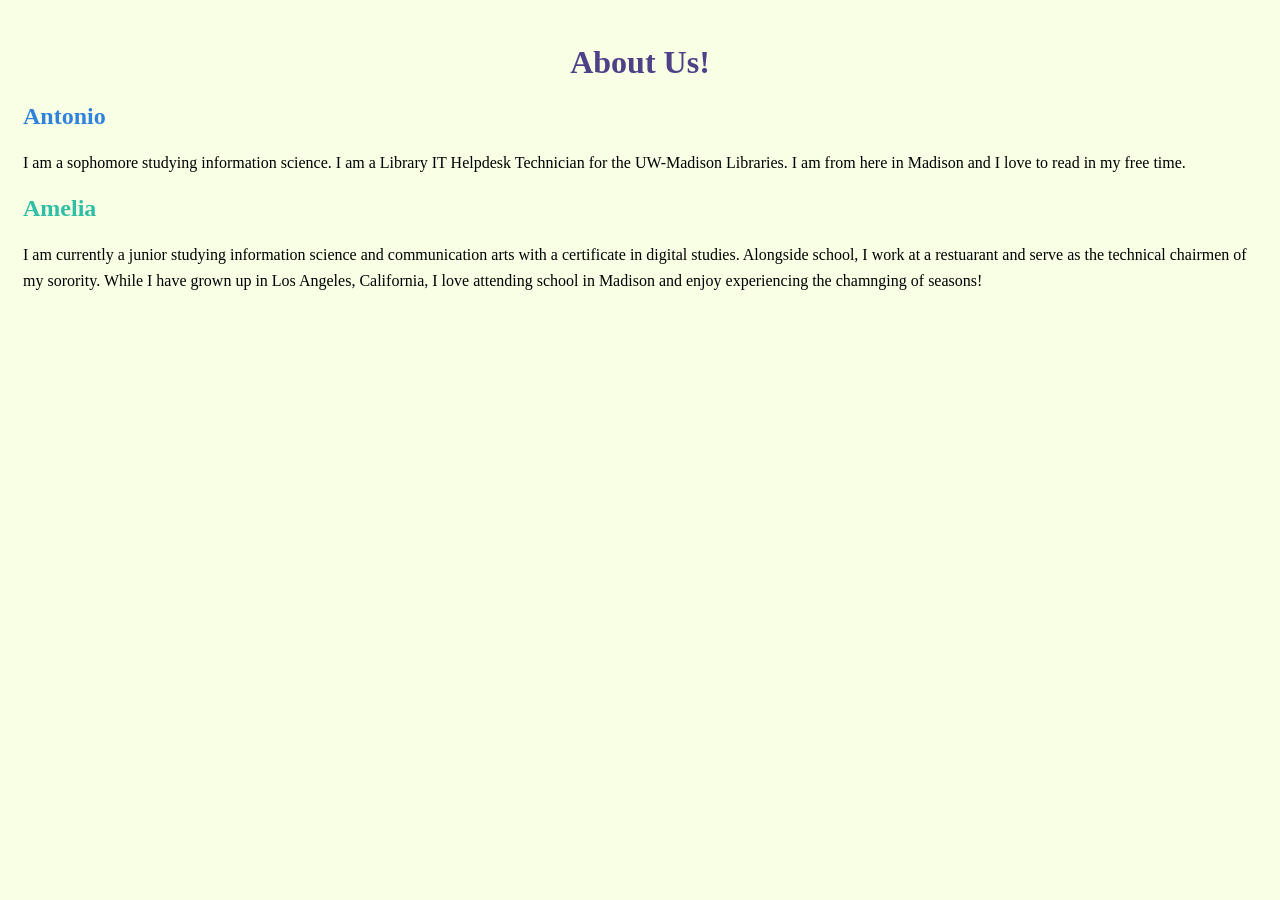
==== aboutus.html @ 6d086927 "Update aboutus.html" ====
<!DOCTYPE html>
<html lang="en">
<head>
    <meta charset="UTF-8">
    <title>About Us</title>
    <link rel="stylesheet" href="styles.css">
</head>

<!-- The About US page to tell the viewers more about ourselves and our backgrounds AR -->
<body class="about-us">
    <main>
        <!-- About US header AR -->
        <h1>
            About Us!
        </h1>
        <!-- Antonio's 'about us' section AR -->
        <h2 class="Antonio-head"> <!-- Makes Antonio's header the selected color AC-->
            Antonio
        </h2>  
        <!-- paragraph explaining his background AR -->
            <p>
            I am a sophomore studying information science. I am a Library IT Helpdesk Technician for the UW-Madison Libraries. I am from here in Madison and I love to read in my free time. 
            </p>
        <!-- Amelia's 'about us' section AR -->
        <h2 class="Amelia-head"> <!-- Makes Amelia's header the selected color AC-->
            Amelia
        </h2>
        <!-- paragraph explaining her background AR -->
            <p>
            I am currently a junior studying information science and communication arts with a certificate in digital studies. Alongside school, I work at a restuarant and serve as the technical chairmen of my sorority. While I have grown up in Los Angeles, California, I love attending school in Madison and enjoy experiencing the chamnging of seasons!  
            </p>
    </main>
</body>
---- styles.css ----
/*
  Color Pallette AC
  Light Yellow/background: #F8FFE5
  Dusty Grape: #4E4187
  Brilliant Azure: #3083DC
  Light Green: #7DDE92
  Ocean Mist: #2EBFA5
*/

body {
  background-color: #F8FFE5; /* Makes the background of the pages a light yellow AC*/
}

h1 {
  color: #4E4187; /* Makes h1 have Dusty Grape color AC*/
  text-align: center; /* Centers h1*/
}

h1, h2, h3 {
  font-family: Georgia, serif;
}

p {
  line-height: 1.6; /* Makes line spacing bigger so it's easier to read AC*/
}

.Antonio-head {
  color: #3083DC; /* Makes headers with this class the Brilliant Azure color AC*/
}

.Amelia-head {
  color: #2EBFA5; /* Makes headers with this class the Ocean Mist color AC*/
}

.site-nav {
  padding: 15px; /* Adds space inside the navigation bar so it gives the links room AC*/
}

.site-nav ul {
  display: flex; /* Makes links horizontal AC*/
  gap: 30px; /* Puts a gap between the links AC*/
  list-style: none; /* Gets rid of the bullets AC*/
  justify-content: center; /* Center aligns the links AC*/
}

main {
  padding: 15px; /* Adds some space inside the element AC*/
}

.index {
  text-align: center; /* Aligns text on index page to center AC*/
}

.welcome {
  padding: 50px;
}

.site-nav {
  backgroundcolor: #3083DC;
  padding: 20px;
}

.hero {
  background color: 2EBFA5;
  text-align: center;
  padding: 50px;
}
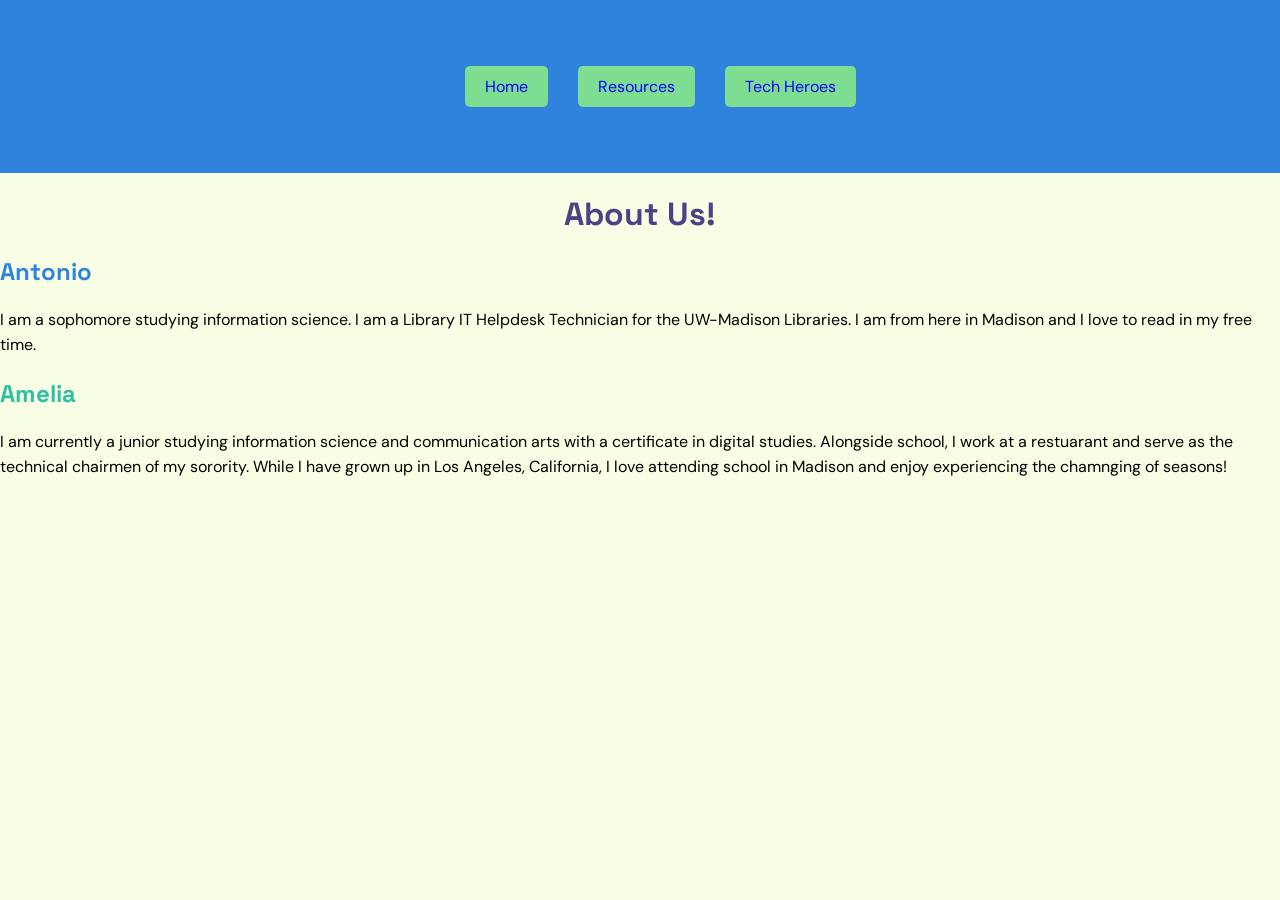
==== commit ae9f8cb5: "Update aboutus.html" ====
--- a/aboutus.html
+++ b/aboutus.html
@@ -8,6 +8,15 @@
 
 <!-- The About US page to tell the viewers more about ourselves and our backgrounds AR -->
 <body class="about-us">
+
+        <nav aria-label="Main navigation" class="site-nav">
+        <ul>
+            <li><a class="nav-button" href="index.html">Home</a></li>
+            <li><a class="nav-button" href="resources.html">Resources</a></li>
+            <li><a class="nav-button" href="techheroes.html">Tech Heroes</a></li>
+        </ul>
+    </nav>
+
     <main>
         <!-- About US header AR -->
         <h1>
--- a/styles.css
+++ b/styles.css
@@ -7,17 +7,23 @@
   Ocean Mist: #2EBFA5
 */
 
-body {
+@import url('https://fonts.googleapis.com/css2?family=DM+Sans&family=Space+Grotesk:wght@500;600;700&display=swap');
+
+.about-us, .resources, .tech-heroes {
   background-color: #F8FFE5; /* Makes the background of the pages a light yellow AC*/
 }
 
 h1 {
   color: #4E4187; /* Makes h1 have Dusty Grape color AC*/
-  text-align: center; /* Centers h1*/
+  text-align: center; /* Centers h1 AC*/
+}
+
+body {
+  font-family: 'DM Sans', sans-serif; /* changes font of body text AC*/
 }
 
 h1, h2, h3 {
-  font-family: Georgia, serif;
+  font-family: 'Space Grotesk', sans-serif; /*changes font of headers AC*/
 }
 
 p {
@@ -32,10 +38,6 @@
   color: #2EBFA5; /* Makes headers with this class the Ocean Mist color AC*/
 }
 
-.site-nav {
-  padding: 15px; /* Adds space inside the navigation bar so it gives the links room AC*/
-}
-
 .site-nav ul {
   display: flex; /* Makes links horizontal AC*/
   gap: 30px; /* Puts a gap between the links AC*/
@@ -43,8 +45,18 @@
   justify-content: center; /* Center aligns the links AC*/
 }
 
-main {
-  padding: 15px; /* Adds some space inside the element AC*/
+.site-nav {
+  background-color: #3083DC; /*background color for links block on home AC*/
+  padding: 50px 20px; 
+}
+
+.site-nav a {
+  display: inline-block;
+  transition: transform 0.2s;
+}
+
+.site-nav a:hover {
+  transform: scale(1.1); /*Makes nav buttons grow when hovered over AC*/
 }
 
 .index {
@@ -55,13 +67,61 @@
   padding: 50px;
 }
 
-.site-nav {
-  backgroundcolor: #3083DC;
-  padding: 20px;
+.welcome {
+  background-color: #F8FFE5; /*background color for Welcome block AC*/
 }
 
 .hero {
-  background color: 2EBFA5;
+  background-color: #2EBFA5; /*background color for bottom section of home AC*/
   text-align: center;
-  padding: 50px;
+  padding: 50px 50px 400px;
 }
+
+p a:hover {
+  color: red; /* links are red when hovered over AC*/
+}
+
+a:visited {
+  color: #4E4187; /*visited links turn purple AC*/
+}
+
+a:link {
+  color: blue /*default link color AC*/
+}
+
+body {
+  margin: 0;
+}
+
+.nav-button {
+  background-color: #7DDE92; /*home button colors AC*/
+  padding: 10px 20px;
+  text-decoration: none; /*gets rid of bullets AC*/
+  border-radius: 5px;
+}
+
+.hero-text {
+  text-align: center;
+  padding: 5px 500px 25px 500px;
+}
+
+img {
+  display: block;
+  margin: 0 auto; /*center aligns AC*/
+  padding: 5px 50px;
+  height: 500px;
+}
+
+.Allison-title {
+  text-align: center;
+  padding: 5px 50px;
+}
+
+.hero-links {
+  list-style: none; /*gets rid of bullets AC*/
+  text-align: center;
+}
+
+.hero-links a:hover {
+color: red; /*hovered over links are red AC*/
+}
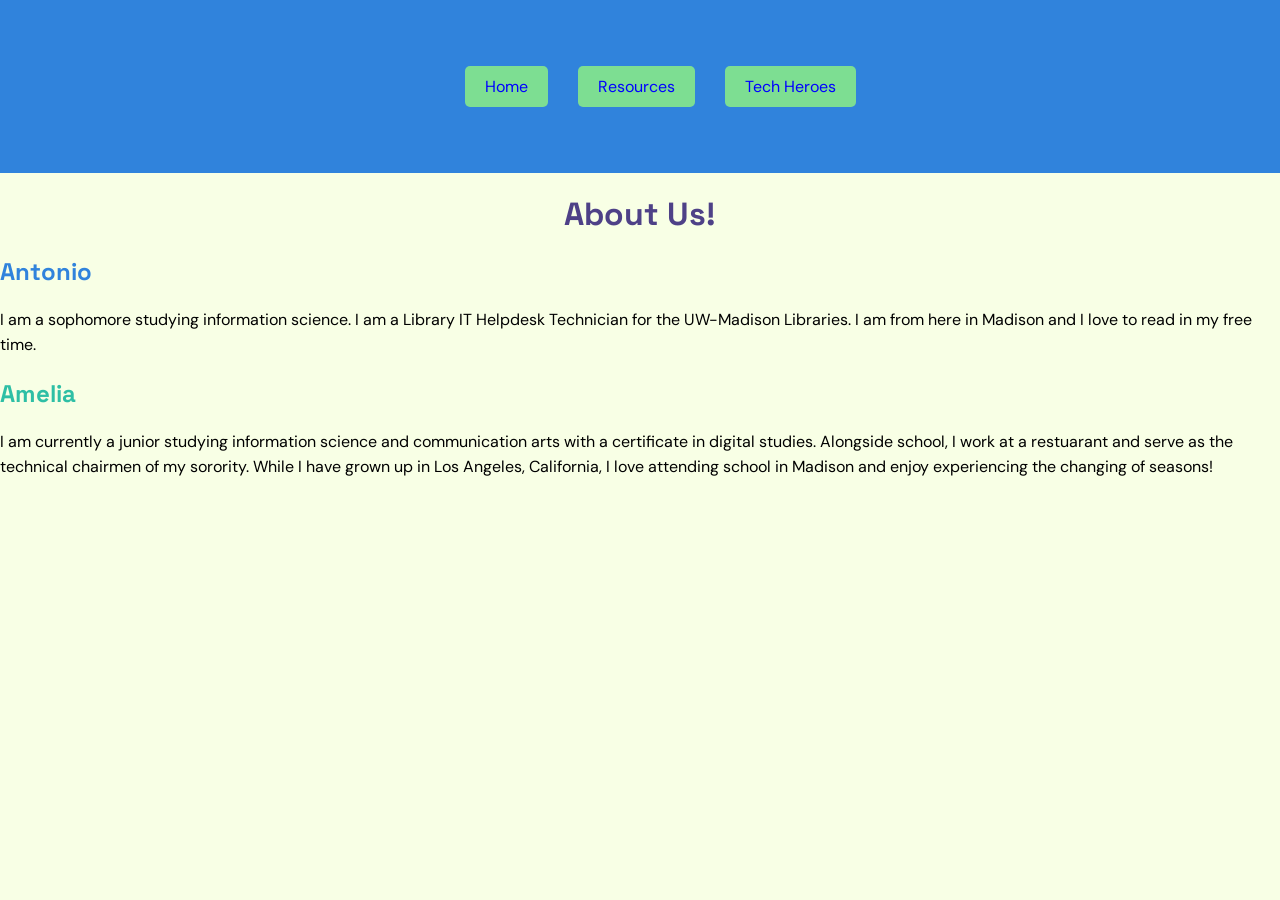
==== commit 2b811dfc: "Update aboutus.html" ====
--- a/aboutus.html
+++ b/aboutus.html
@@ -3,6 +3,7 @@
 <head>
     <meta charset="UTF-8">
     <title>About Us</title>
+    <!--Links the style sheet to this page-->
     <link rel="stylesheet" href="styles.css">
 </head>
 
@@ -10,9 +11,13 @@
 <body class="about-us">
 
         <nav aria-label="Main navigation" class="site-nav">
+        <!--unordered list of buttons for navigating the website AC-->
         <ul>
+            <!--Button to the home/index page AC-->
             <li><a class="nav-button" href="index.html">Home</a></li>
+            <!--Button to the resources page AC-->
             <li><a class="nav-button" href="resources.html">Resources</a></li>
+            <!--Button to the tech heroes page AC-->
             <li><a class="nav-button" href="techheroes.html">Tech Heroes</a></li>
         </ul>
     </nav>
@@ -36,7 +41,7 @@
         </h2>
         <!-- paragraph explaining her background AR -->
             <p>
-            I am currently a junior studying information science and communication arts with a certificate in digital studies. Alongside school, I work at a restuarant and serve as the technical chairmen of my sorority. While I have grown up in Los Angeles, California, I love attending school in Madison and enjoy experiencing the chamnging of seasons!  
+            I am currently a junior studying information science and communication arts with a certificate in digital studies. Alongside school, I work at a restuarant and serve as the technical chairmen of my sorority. While I have grown up in Los Angeles, California, I love attending school in Madison and enjoy experiencing the changing of seasons!  
             </p>
     </main>
 </body>
--- a/styles.css
+++ b/styles.css
@@ -72,9 +72,25 @@
 }
 
 .hero {
-  background-color: #2EBFA5; /*background color for bottom section of home AC*/
+  background-color: #2EBFA5;
   text-align: center;
-  padding: 50px 50px 400px;
+  padding: 80px 30px;
+}
+
+.hero-content {
+  max-width: 750px;
+  margin: 0 auto;
+}
+
+footer {
+  background-color: #4E4187;
+  color: white;
+  text-align: center;
+  padding: 25px;
+}
+
+footer p {
+  margin: 5px;
 }
 
 p a:hover {
@@ -104,6 +120,45 @@
   text-align: center;
   padding: 5px 500px 25px 500px;
 }
+.explore {
+  background-color: #F8FFE5;
+  padding: 60px 20px;
+  text-align: center;
+}
+
+.card-container {
+  display: flex;
+  justify-content: center;
+  gap: 25px;
+  flex-wrap: wrap;
+  margin-top: 30px;
+}
+
+.card {
+  background-color: white;
+  padding: 25px;
+  width: 250px;
+  border-radius: 12px;
+  box-shadow: 0 4px 10px rgba(0,0,0,0.1);
+}
+
+.card h3 {
+  color: #4E4187;
+}
+
+.card a {
+  display: inline-block;
+  background-color: #7DDE92;
+  color: #202020;
+  padding: 10px 15px;
+  border-radius: 6px;
+  text-decoration: none;
+}
+
+.card:hover {
+  transform: translateY(-5px);
+  transition: 0.3s;
+}
 
 img {
   display: block;
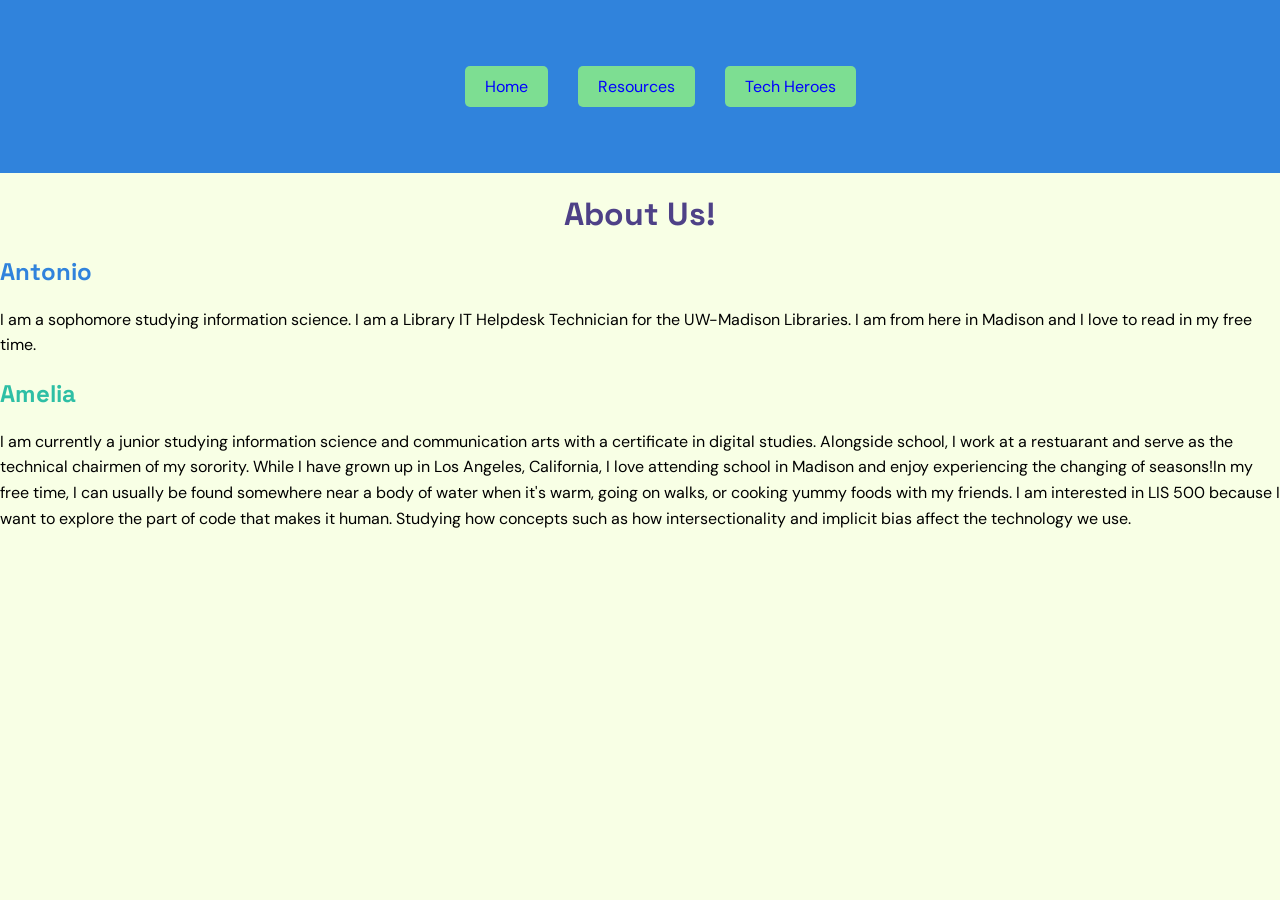
==== commit bce23d99: "Update aboutus.html" ====
--- a/aboutus.html
+++ b/aboutus.html
@@ -41,7 +41,7 @@
         </h2>
         <!-- paragraph explaining her background AR -->
             <p>
-            I am currently a junior studying information science and communication arts with a certificate in digital studies. Alongside school, I work at a restuarant and serve as the technical chairmen of my sorority. While I have grown up in Los Angeles, California, I love attending school in Madison and enjoy experiencing the changing of seasons!  
+            I am currently a junior studying information science and communication arts with a certificate in digital studies. Alongside school, I work at a restuarant and serve as the technical chairmen of my sorority. While I have grown up in Los Angeles, California, I love attending school in Madison and enjoy experiencing the changing of seasons!In my free time, I can usually be found somewhere near a body of water when it's warm, going on walks, or cooking yummy foods with my friends. I am interested in LIS 500 because I want to explore the part of code that makes it human. Studying how concepts such as how intersectionality and implicit bias affect the technology we use.  
             </p>
     </main>
 </body>
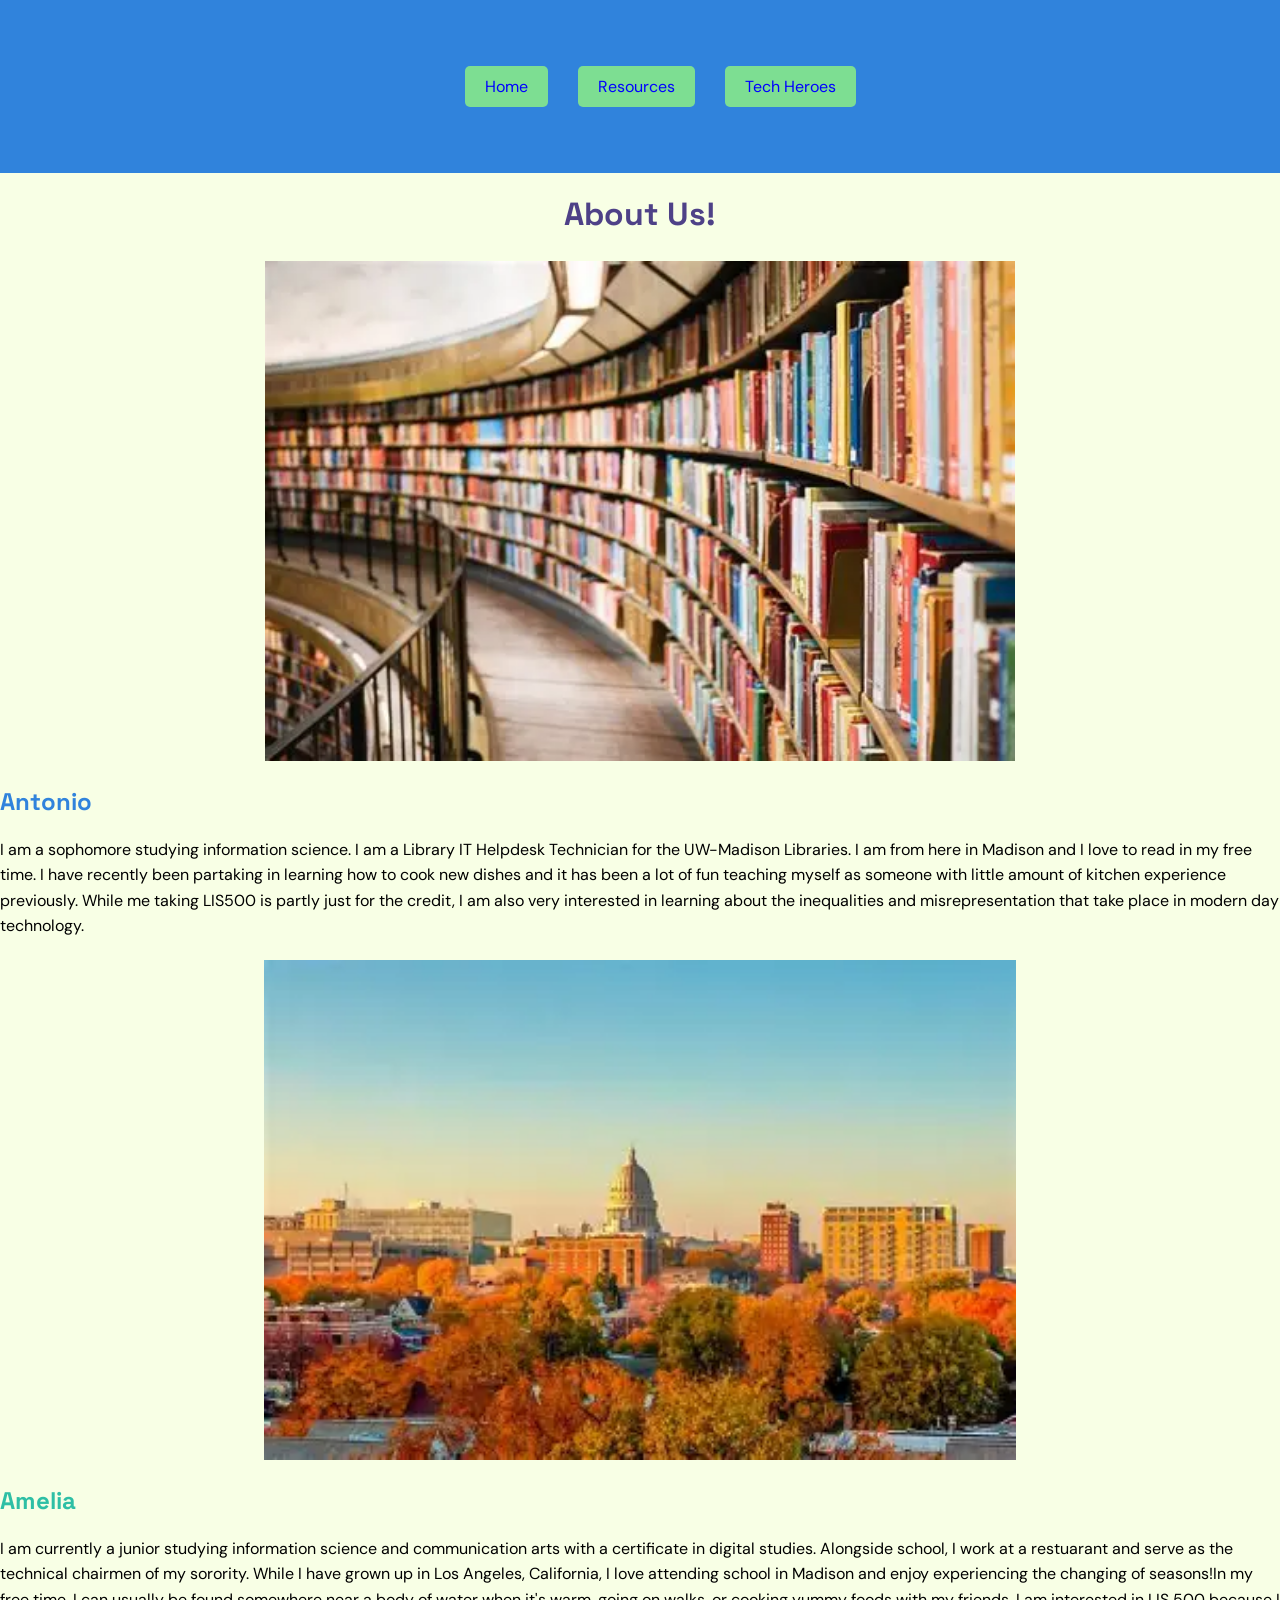
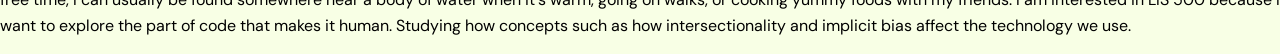
==== commit f1cf5a0b: "Update aboutus.html" ====
--- a/aboutus.html
+++ b/aboutus.html
@@ -24,23 +24,25 @@
 
     <main>
         <!-- About US header AR -->
-        <h1>
+      <h1>
             About Us!
         </h1>
         <!-- Antonio's 'about us' section AR -->
+         <img class="about-image" src="library-shelf.webp" alt="Library Bookshelf"> <!-- Image for Antonio's section AC-->
         <h2 class="Antonio-head"> <!-- Makes Antonio's header the selected color AC-->
             Antonio
         </h2>  
         <!-- paragraph explaining his background AR -->
-            <p>
-            I am a sophomore studying information science. I am a Library IT Helpdesk Technician for the UW-Madison Libraries. I am from here in Madison and I love to read in my free time. 
+            <p class="bio"> <!-- Gives the paragraph bio class so styles can be used AC-->
+            I am a sophomore studying information science. I am a Library IT Helpdesk Technician for the UW-Madison Libraries. I am from here in Madison and I love to read in my free time. I have recently been partaking in learning how to cook new dishes and it has been a lot of fun teaching myself as someone with little amount of kitchen experience previously. While me taking LIS500 is partly just for the credit, I am also very interested in learning about the inequalities and misrepresentation that take place in modern day technology.
             </p>
         <!-- Amelia's 'about us' section AR -->
+        <img class="about-image" src="madison-fall.webp" alt="View of Madison during Fall"> <!-- Image for Amelia's section AC-->
         <h2 class="Amelia-head"> <!-- Makes Amelia's header the selected color AC-->
             Amelia
         </h2>
         <!-- paragraph explaining her background AR -->
-            <p>
+            <p class="bio"> <!-- Gives the paragraph bio class so styles can be used AC-->
             I am currently a junior studying information science and communication arts with a certificate in digital studies. Alongside school, I work at a restuarant and serve as the technical chairmen of my sorority. While I have grown up in Los Angeles, California, I love attending school in Madison and enjoy experiencing the changing of seasons!In my free time, I can usually be found somewhere near a body of water when it's warm, going on walks, or cooking yummy foods with my friends. I am interested in LIS 500 because I want to explore the part of code that makes it human. Studying how concepts such as how intersectionality and implicit bias affect the technology we use.  
             </p>
     </main>
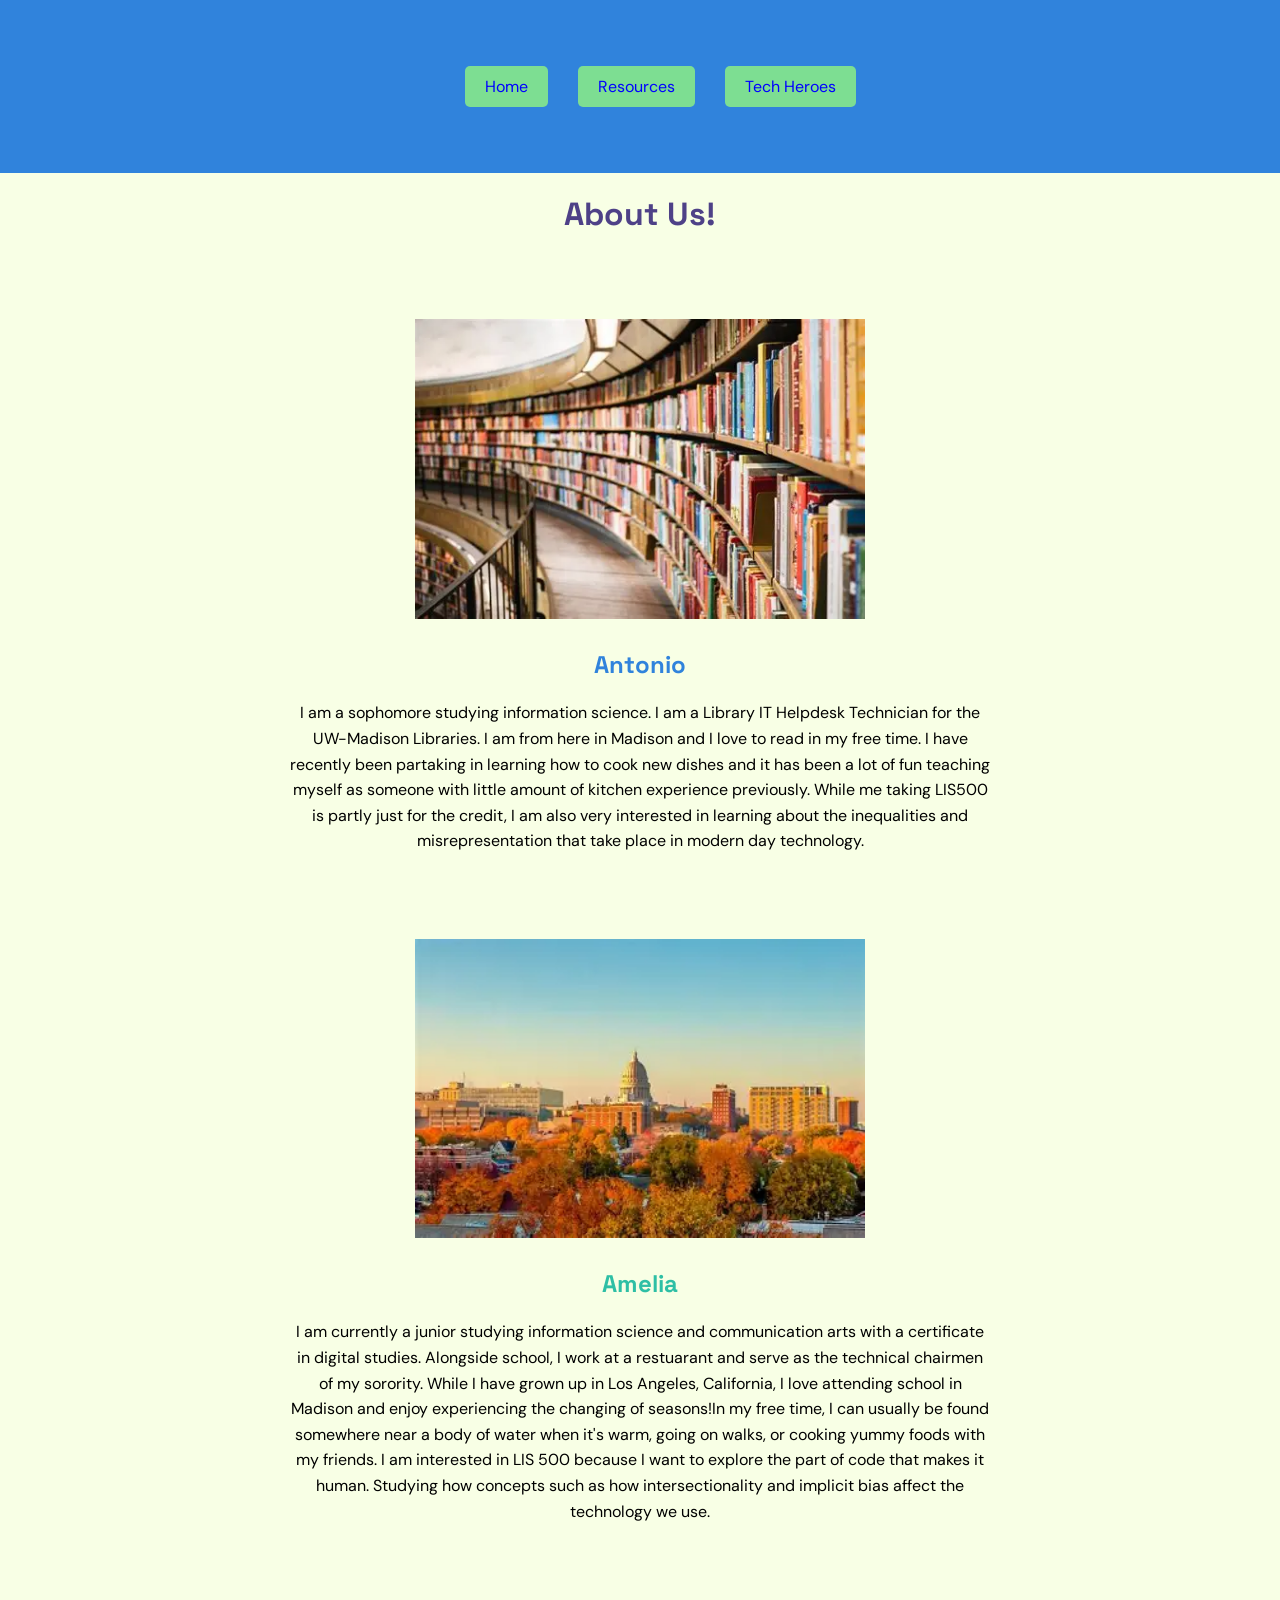
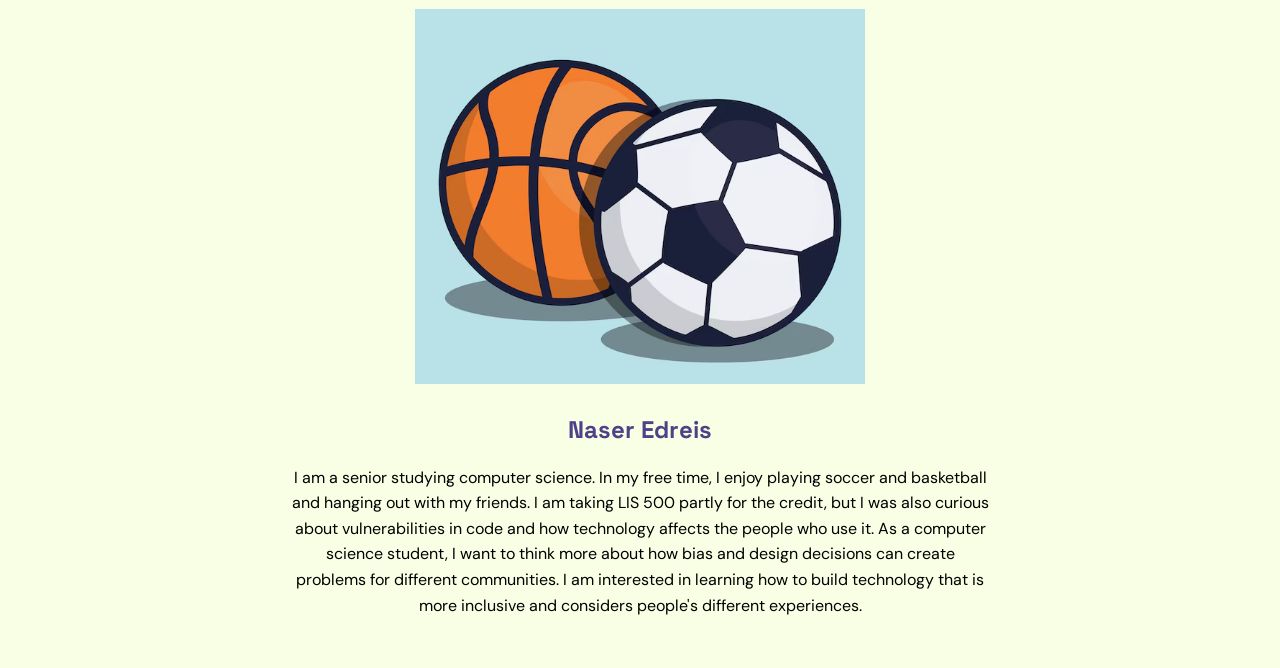
==== commit 343da235: "Add Naser's bio, tech hero, and images" ====
--- a/aboutus.html
+++ b/aboutus.html
@@ -45,5 +45,13 @@
             <p class="bio"> <!-- Gives the paragraph bio class so styles can be used AC-->
             I am currently a junior studying information science and communication arts with a certificate in digital studies. Alongside school, I work at a restuarant and serve as the technical chairmen of my sorority. While I have grown up in Los Angeles, California, I love attending school in Madison and enjoy experiencing the changing of seasons!In my free time, I can usually be found somewhere near a body of water when it's warm, going on walks, or cooking yummy foods with my friends. I am interested in LIS 500 because I want to explore the part of code that makes it human. Studying how concepts such as how intersectionality and implicit bias affect the technology we use.  
             </p>
+        <!-- Naser's about us section NE -->
+        <!-- Soccer and basketball image for Naser's section NE -->
+        <img class="about-image" src="soccer-basketball.png" alt="Illustration of a basketball and a soccer ball">
+        <h2 class="Naser-head">Naser Edreis</h2>
+        <!-- Background, interests, and reasons for taking LIS 500 NE -->
+        <p class="bio">
+            I am a senior studying computer science. In my free time, I enjoy playing soccer and basketball and hanging out with my friends. I am taking LIS 500 partly for the credit, but I was also curious about vulnerabilities in code and how technology affects the people who use it. As a computer science student, I want to think more about how bias and design decisions can create problems for different communities. I am interested in learning how to build technology that is more inclusive and considers people's different experiences.
+        </p>
     </main>
 </body>
--- a/styles.css
+++ b/styles.css
@@ -32,10 +32,24 @@
 
 .Antonio-head {
   color: #3083DC; /* Makes headers with this class the Brilliant Azure color AC*/
+  text-align: center;
 }
 
 .Amelia-head {
   color: #2EBFA5; /* Makes headers with this class the Ocean Mist color AC*/
+  text-align: center;
+}
+
+.bio { 
+  text-align: center; /* Center aligns AC*/
+  max-width: 700px; 
+  margin: 0 auto 50px; /* Gives space on the sides and below the bios while keeping center aligned AC*/
+}
+
+.about-image {
+  width: 450px;
+  height: auto;
+  margin: 80px auto 25px; /* Margin for spacing out the page AC*/
 }
 
 .site-nav ul {
@@ -180,3 +194,159 @@
 .hero-links a:hover {
 color: red; /*hovered over links are red AC*/
 }
+/* Tech Heroes Page Heading AR */
+.heroes-header {
+  text-align: center;
+  padding: 40px 20px;
+  background-color: #F8FFE5;
+}
+
+.heroes-header h1 {
+  color: #4E4187;
+  font-size: 36px;
+}
+
+.heroes-header p {
+  font-size: 18px;
+  max-width: 650px;
+  margin: 0 auto;
+}
+
+/* Container for Both Heroes AR*/
+/* Places both tech hero cards next to each other AR*/
+/* Creates space between cards AR*/
+.heroes-container {
+  display: flex;
+  justify-content: center;
+  align-items: stretch;
+  gap: 30px;
+  padding: 40px 20px;
+  flex-wrap: wrap;
+}
+
+/* Individual Hero Cards */
+.hero-card {
+  background-color: white;
+  width: 400px;
+  max-width: 100%;
+  padding: 30px;
+  border-radius: 15px;
+  box-shadow: 0 4px 12px rgba(0,0,0,0.1);
+  box-sizing: border-box;
+}
+
+/* Tech Hero Names */
+.hero-card h2 {
+  text-align: center;
+  font-size: 26px;
+}
+
+/* Hero Images */
+.hero-card img {
+  display: block;
+  width: 200px;
+  height: 250px;
+  object-fit: cover;
+  border-radius: 10px;
+  margin: 20px auto;
+  padding: 0;
+}
+
+/* Description Paragraphs */
+.hero-card p {
+  text-align: left;
+  line-height: 1.7;
+  font-size: 16px;
+}
+
+/* Links */
+.hero-card .hero-links {
+  list-style: none;
+  padding: 0;
+  text-align: center;
+}
+
+.hero-card .hero-links li {
+  margin-bottom: 12px;
+}
+
+.hero-card .hero-links a {
+  color: #4E4187;
+  font-weight: bold;
+}
+
+.hero-card .hero-links a:hover {
+  color: #3083DC;
+  text-decoration: underline;
+}
+
+/* Hover Effect on Cards */
+.hero-card:hover {
+  transform: translateY(-5px);
+  transition: 0.3s;
+}
+
+/* Smaller Screen Layout */
+@media (max-width: 600px) {
+  .heroes-container {
+    flex-direction: column;
+    align-items: center;
+  }
+
+  .hero-card {
+    width: 100%;
+  }
+}
+.intersectionality-section {
+  background-color: #2EBFA5;
+  text-align: center;
+  padding: 50px 30px;
+}
+
+.intersectionality-section h2 {
+  color: #4E4187;
+}
+
+.intersectionality-section p {
+  max-width: 750px;
+  margin: 0 auto;
+  line-height: 1.8;
+}
+
+.definition-box {
+  background-color: white;
+  padding: 20px;
+  margin: 20px auto;
+  max-width: 750px;
+  border-radius: 10px;
+  box-shadow: 0 3px 8px rgba(0,0,0,0.1);
+}
+
+.resources h1 {
+  color: #4E4187;
+  text-align: center;
+  margin-top: 40px;
+}
+
+.resources > h3 {
+  text-align: center;
+  color: #3083DC;
+  margin: 15px auto 40px;
+  max-width: 650px;
+  padding: 0 20px;
+}
+
+.resources-subtitle {
+  text-align: center;
+  color: #3083DC;
+  font-size: 18px;
+  margin: 15px auto 40px;
+  max-width: 650px;
+  padding: 0 20px;
+}
+
+/* Naser's name and Tech Hero heading use the existing Grape color NE */
+.Naser-head {
+  color: #4E4187;
+  text-align: center;
+}
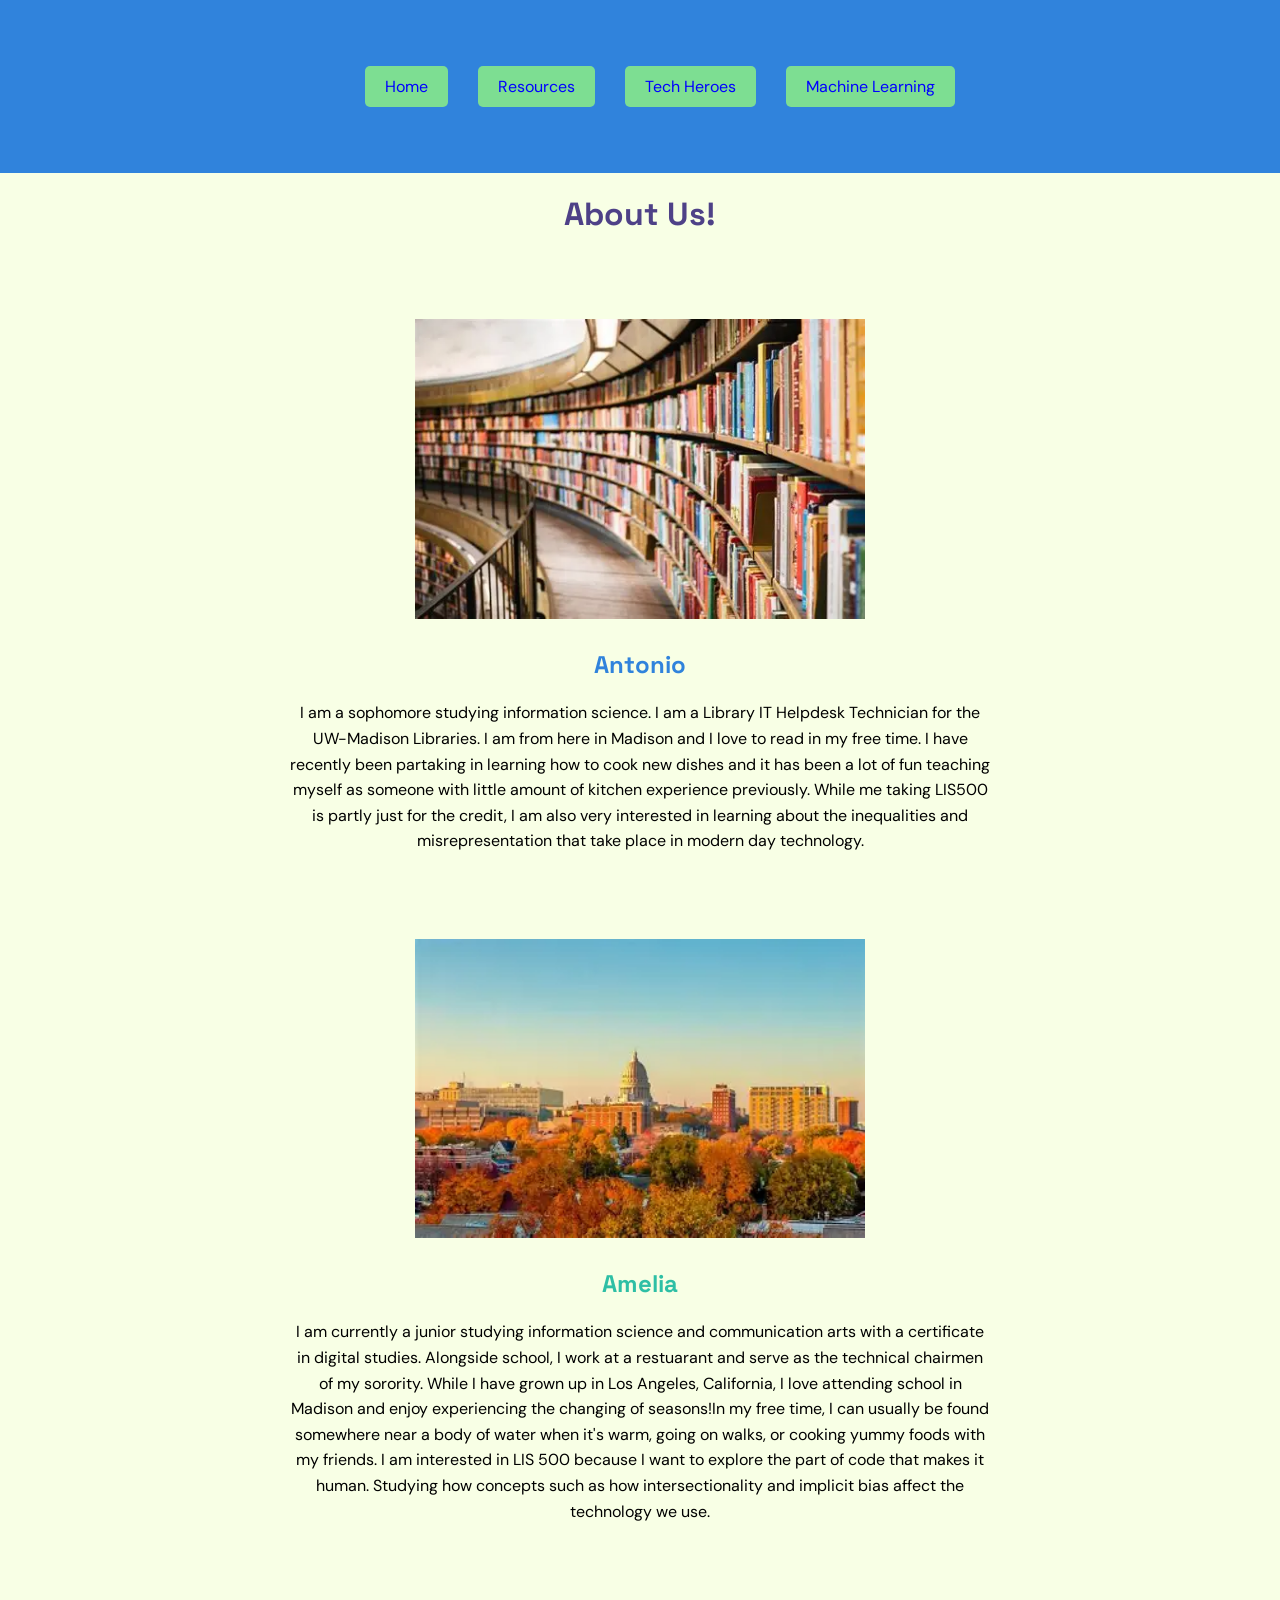
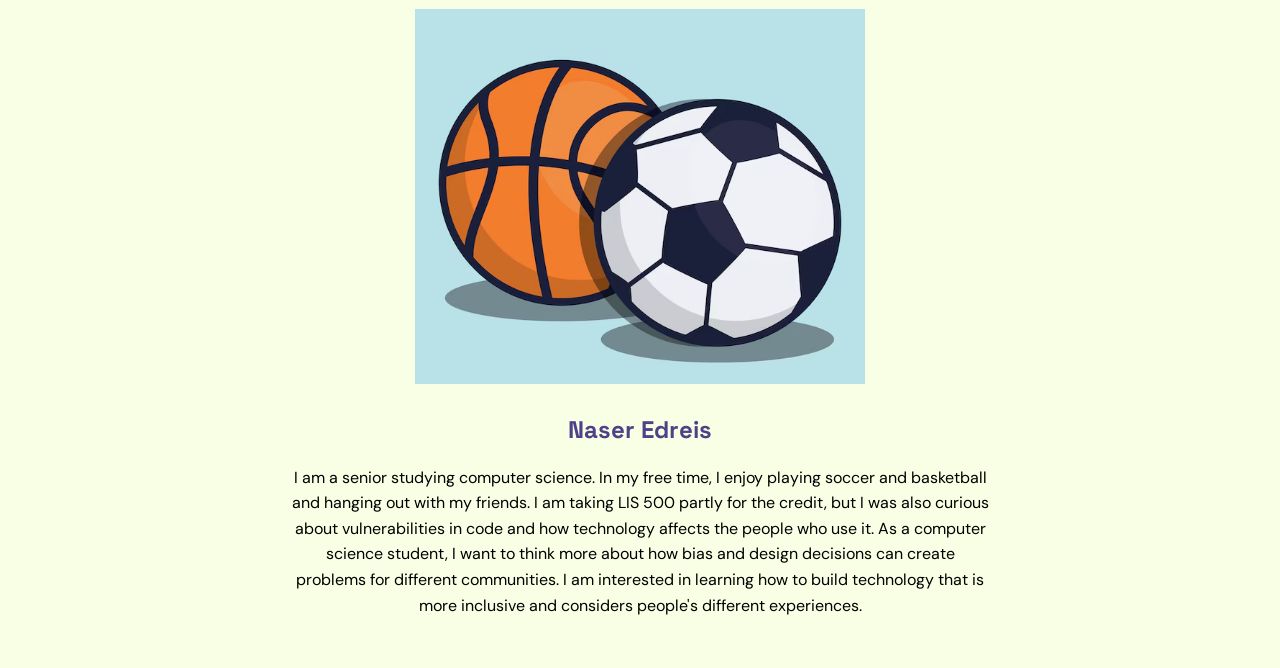
==== commit 5ac1a45c: "Update aboutus.html" ====
--- a/aboutus.html
+++ b/aboutus.html
@@ -19,6 +19,8 @@
             <li><a class="nav-button" href="resources.html">Resources</a></li>
             <!--Button to the tech heroes page AC-->
             <li><a class="nav-button" href="techheroes.html">Tech Heroes</a></li>
+            <!-- Link to the machine learning page AR -->
+            <li><a class="nav-button" href="machinelearning.html">Machine Learning</a></li> 
         </ul>
     </nav>
 
